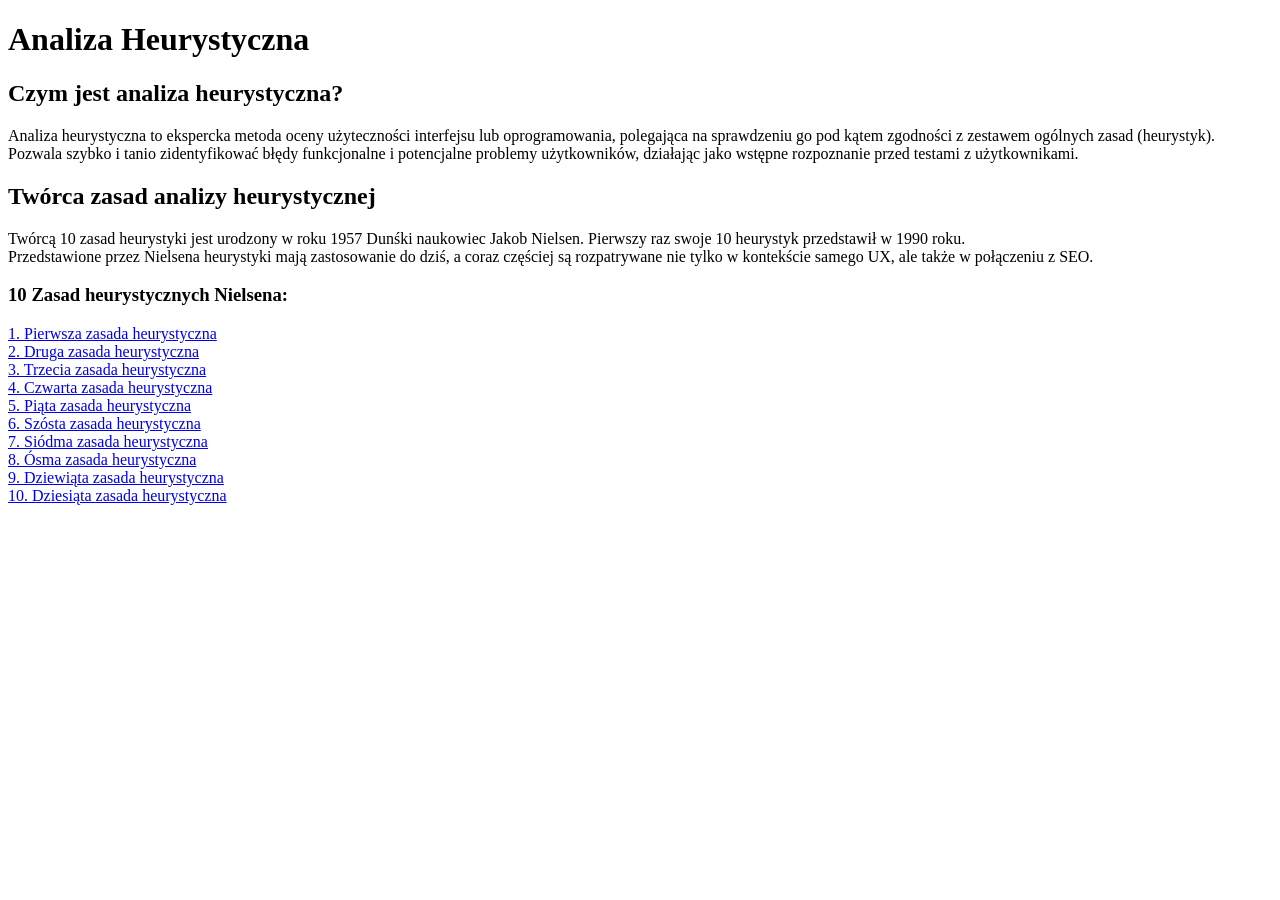
==== index.html @ cca975df "Update index.html" ====
<!doctype html>
<html lang="pl">
<head>
<meta charset="utf-8" />
<meta name="viewport" content="width=device-width, initial-scale=1" />
<title>Moja strona</title>
</head>
<body>
<h1>Analiza Heurystyczna</h1>
<h2>Czym jest analiza heurystyczna?</h2>
  <p>Analiza heurystyczna to ekspercka metoda oceny użyteczności interfejsu lub oprogramowania, polegająca na sprawdzeniu go pod kątem zgodności z zestawem ogólnych zasad (heurystyk).<br> Pozwala szybko i tanio zidentyfikować błędy funkcjonalne i potencjalne problemy użytkowników, działając jako wstępne rozpoznanie przed testami z użytkownikami.</p>
<h2>Twórca zasad analizy heurystycznej</h2>
  <p>Twórcą 10 zasad heurystyki jest urodzony w roku 1957 Dunśki naukowiec Jakob Nielsen. Pierwszy raz swoje 10 heurystyk przedstawił w 1990 roku.<br> Przedstawione przez Nielsena heurystyki mają zastosowanie do dziś, a coraz częściej są rozpatrywane nie tylko w kontekście samego UX, ale także w połączeniu z SEO.</p>
 <h3>10 Zasad heurystycznych Nielsena:</h3> 
  <a href="zasada_1.html">1. Pierwsza zasada heurystyczna</a><br>
  <a href="zasada_2.html">2. Druga zasada heurystyczna</a><br>
  <a href="zasada_3.html">3. Trzecia zasada heurystyczna</a><br>
  <a href="zasada_4.html">4. Czwarta zasada heurystyczna</a><br>
  <a href="zasada_5.html">5. Piąta zasada heurystyczna</a><br>
  <a href="zasada_6.html">6. Szósta zasada heurystyczna</a><br>
  <a href="zasada_7.html">7. Siódma zasada heurystyczna</a><br>
  <a href="zasada_8.html">8. Ósma zasada heurystyczna</a><br>
  <a href="zasada_9.html">9. Dziewiąta zasada heurystyczna</a><br>
  <a href="zasada_10.html">10. Dziesiąta zasada heurystyczna</a><br>
</body>
</html>
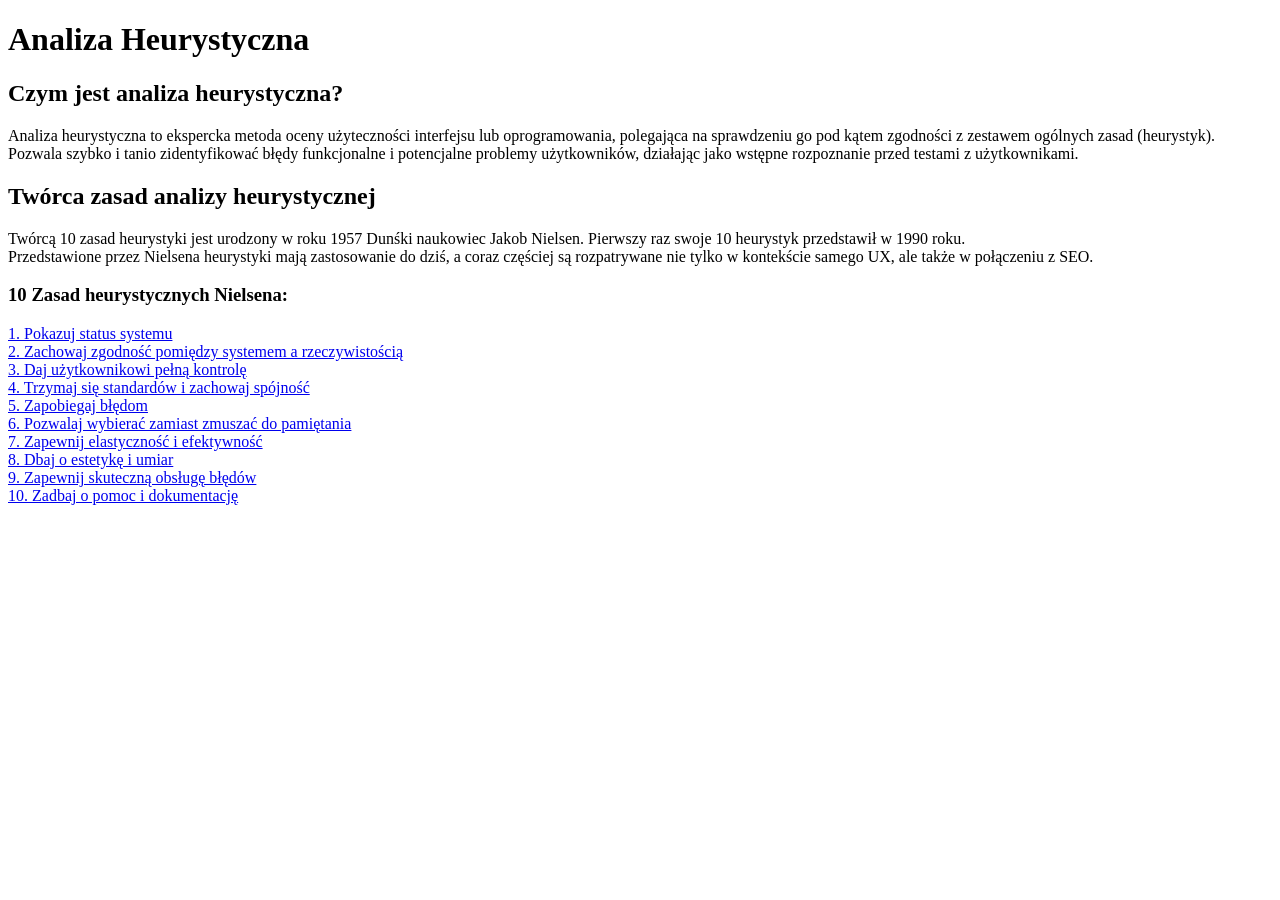
==== commit 7e15e165: "Update index.html" ====
--- a/index.html
+++ b/index.html
@@ -12,15 +12,15 @@
 <h2>Twórca zasad analizy heurystycznej</h2>
   <p>Twórcą 10 zasad heurystyki jest urodzony w roku 1957 Dunśki naukowiec Jakob Nielsen. Pierwszy raz swoje 10 heurystyk przedstawił w 1990 roku.<br> Przedstawione przez Nielsena heurystyki mają zastosowanie do dziś, a coraz częściej są rozpatrywane nie tylko w kontekście samego UX, ale także w połączeniu z SEO.</p>
  <h3>10 Zasad heurystycznych Nielsena:</h3> 
-  <a href="zasada_1.html">1. Pierwsza zasada heurystyczna</a><br>
-  <a href="zasada_2.html">2. Druga zasada heurystyczna</a><br>
-  <a href="zasada_3.html">3. Trzecia zasada heurystyczna</a><br>
-  <a href="zasada_4.html">4. Czwarta zasada heurystyczna</a><br>
-  <a href="zasada_5.html">5. Piąta zasada heurystyczna</a><br>
-  <a href="zasada_6.html">6. Szósta zasada heurystyczna</a><br>
-  <a href="zasada_7.html">7. Siódma zasada heurystyczna</a><br>
-  <a href="zasada_8.html">8. Ósma zasada heurystyczna</a><br>
-  <a href="zasada_9.html">9. Dziewiąta zasada heurystyczna</a><br>
-  <a href="zasada_10.html">10. Dziesiąta zasada heurystyczna</a><br>
+  <a href="zasada_1.html">1. Pokazuj status systemu</a><br>
+  <a href="zasada_2.html">2. Zachowaj zgodność pomiędzy systemem a rzeczywistością</a><br>
+  <a href="zasada_3.html">3. Daj użytkownikowi pełną kontrolę</a><br>
+  <a href="zasada_4.html">4. Trzymaj się standardów i zachowaj spójność</a><br>
+  <a href="zasada_5.html">5. Zapobiegaj błędom</a><br>
+  <a href="zasada_6.html">6. Pozwalaj wybierać zamiast zmuszać do pamiętania</a><br>
+  <a href="zasada_7.html">7. Zapewnij elastyczność i efektywność</a><br>
+  <a href="zasada_8.html">8. Dbaj o estetykę i umiar</a><br>
+  <a href="zasada_9.html">9. Zapewnij skuteczną obsługę błędów</a><br>
+  <a href="zasada_10.html">10. Zadbaj o pomoc i dokumentację</a><br>
 </body>
 </html>
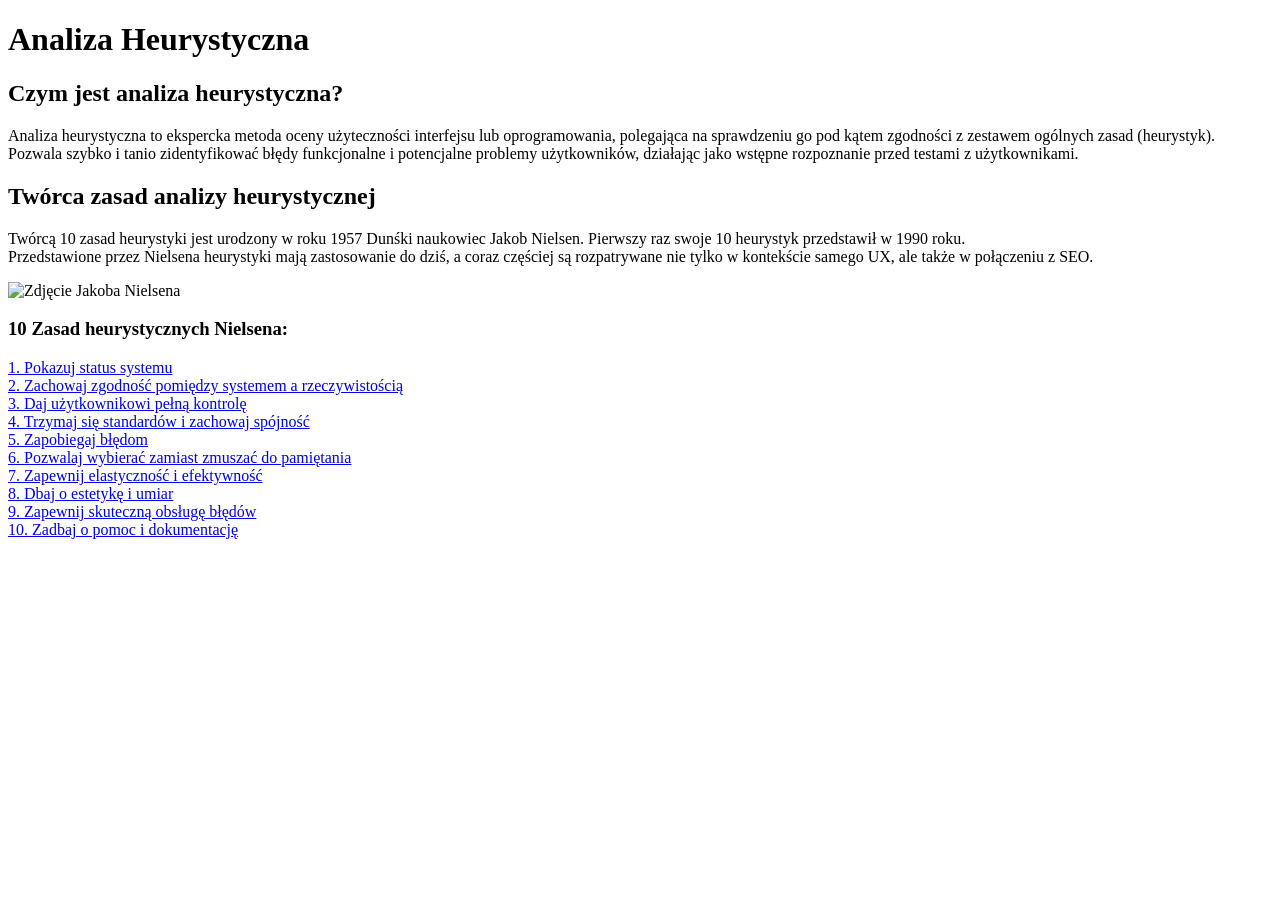
==== commit a62890cb: "Update index.html" ====
--- a/index.html
+++ b/index.html
@@ -11,7 +11,8 @@
   <p>Analiza heurystyczna to ekspercka metoda oceny użyteczności interfejsu lub oprogramowania, polegająca na sprawdzeniu go pod kątem zgodności z zestawem ogólnych zasad (heurystyk).<br> Pozwala szybko i tanio zidentyfikować błędy funkcjonalne i potencjalne problemy użytkowników, działając jako wstępne rozpoznanie przed testami z użytkownikami.</p>
 <h2>Twórca zasad analizy heurystycznej</h2>
   <p>Twórcą 10 zasad heurystyki jest urodzony w roku 1957 Dunśki naukowiec Jakob Nielsen. Pierwszy raz swoje 10 heurystyk przedstawił w 1990 roku.<br> Przedstawione przez Nielsena heurystyki mają zastosowanie do dziś, a coraz częściej są rozpatrywane nie tylko w kontekście samego UX, ale także w połączeniu z SEO.</p>
- <h3>10 Zasad heurystycznych Nielsena:</h3> 
+ <img src="https://upload.wikimedia.org/wikipedia/commons/3/3d/Jakob_Nielsen_1.jpg" alt="Zdjęcie Jakoba Nielsena" witdh=200 height=200>
+  <h3>10 Zasad heurystycznych Nielsena:</h3> 
   <a href="zasada_1.html">1. Pokazuj status systemu</a><br>
   <a href="zasada_2.html">2. Zachowaj zgodność pomiędzy systemem a rzeczywistością</a><br>
   <a href="zasada_3.html">3. Daj użytkownikowi pełną kontrolę</a><br>
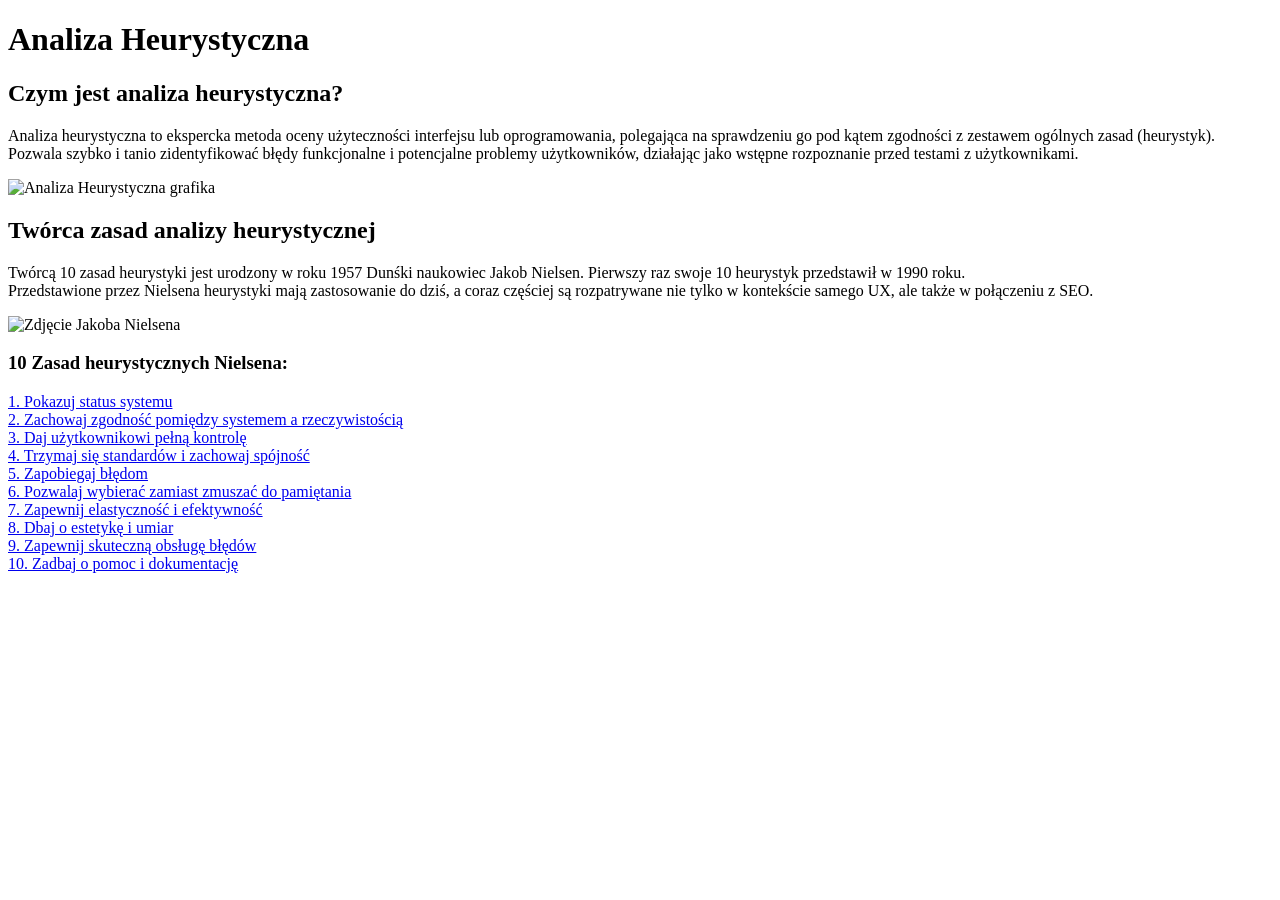
==== commit 6f8b80d6: "Update index.html" ====
--- a/index.html
+++ b/index.html
@@ -9,10 +9,11 @@
 <h1>Analiza Heurystyczna</h1>
 <h2>Czym jest analiza heurystyczna?</h2>
   <p>Analiza heurystyczna to ekspercka metoda oceny użyteczności interfejsu lub oprogramowania, polegająca na sprawdzeniu go pod kątem zgodności z zestawem ogólnych zasad (heurystyk).<br> Pozwala szybko i tanio zidentyfikować błędy funkcjonalne i potencjalne problemy użytkowników, działając jako wstępne rozpoznanie przed testami z użytkownikami.</p>
+  <img src="https://encrypted-tbn0.gstatic.com/images?q=tbn:ANd9GcRVUUF009RTBBzn17_joMio78JfMSrrFumTvw&s" alt="Analiza Heurystyczna grafika" witdh=200 height=200>
 <h2>Twórca zasad analizy heurystycznej</h2>
   <p>Twórcą 10 zasad heurystyki jest urodzony w roku 1957 Dunśki naukowiec Jakob Nielsen. Pierwszy raz swoje 10 heurystyk przedstawił w 1990 roku.<br> Przedstawione przez Nielsena heurystyki mają zastosowanie do dziś, a coraz częściej są rozpatrywane nie tylko w kontekście samego UX, ale także w połączeniu z SEO.</p>
- <img src="https://upload.wikimedia.org/wikipedia/commons/3/3d/Jakob_Nielsen_1.jpg" alt="Zdjęcie Jakoba Nielsena" witdh=200 height=200>
-  <h3>10 Zasad heurystycznych Nielsena:</h3> 
+  <img src="https://upload.wikimedia.org/wikipedia/commons/3/3d/Jakob_Nielsen_1.jpg" alt="Zdjęcie Jakoba Nielsena" witdh=200 height=200>
+<h3>10 Zasad heurystycznych Nielsena:</h3> 
   <a href="zasada_1.html">1. Pokazuj status systemu</a><br>
   <a href="zasada_2.html">2. Zachowaj zgodność pomiędzy systemem a rzeczywistością</a><br>
   <a href="zasada_3.html">3. Daj użytkownikowi pełną kontrolę</a><br>
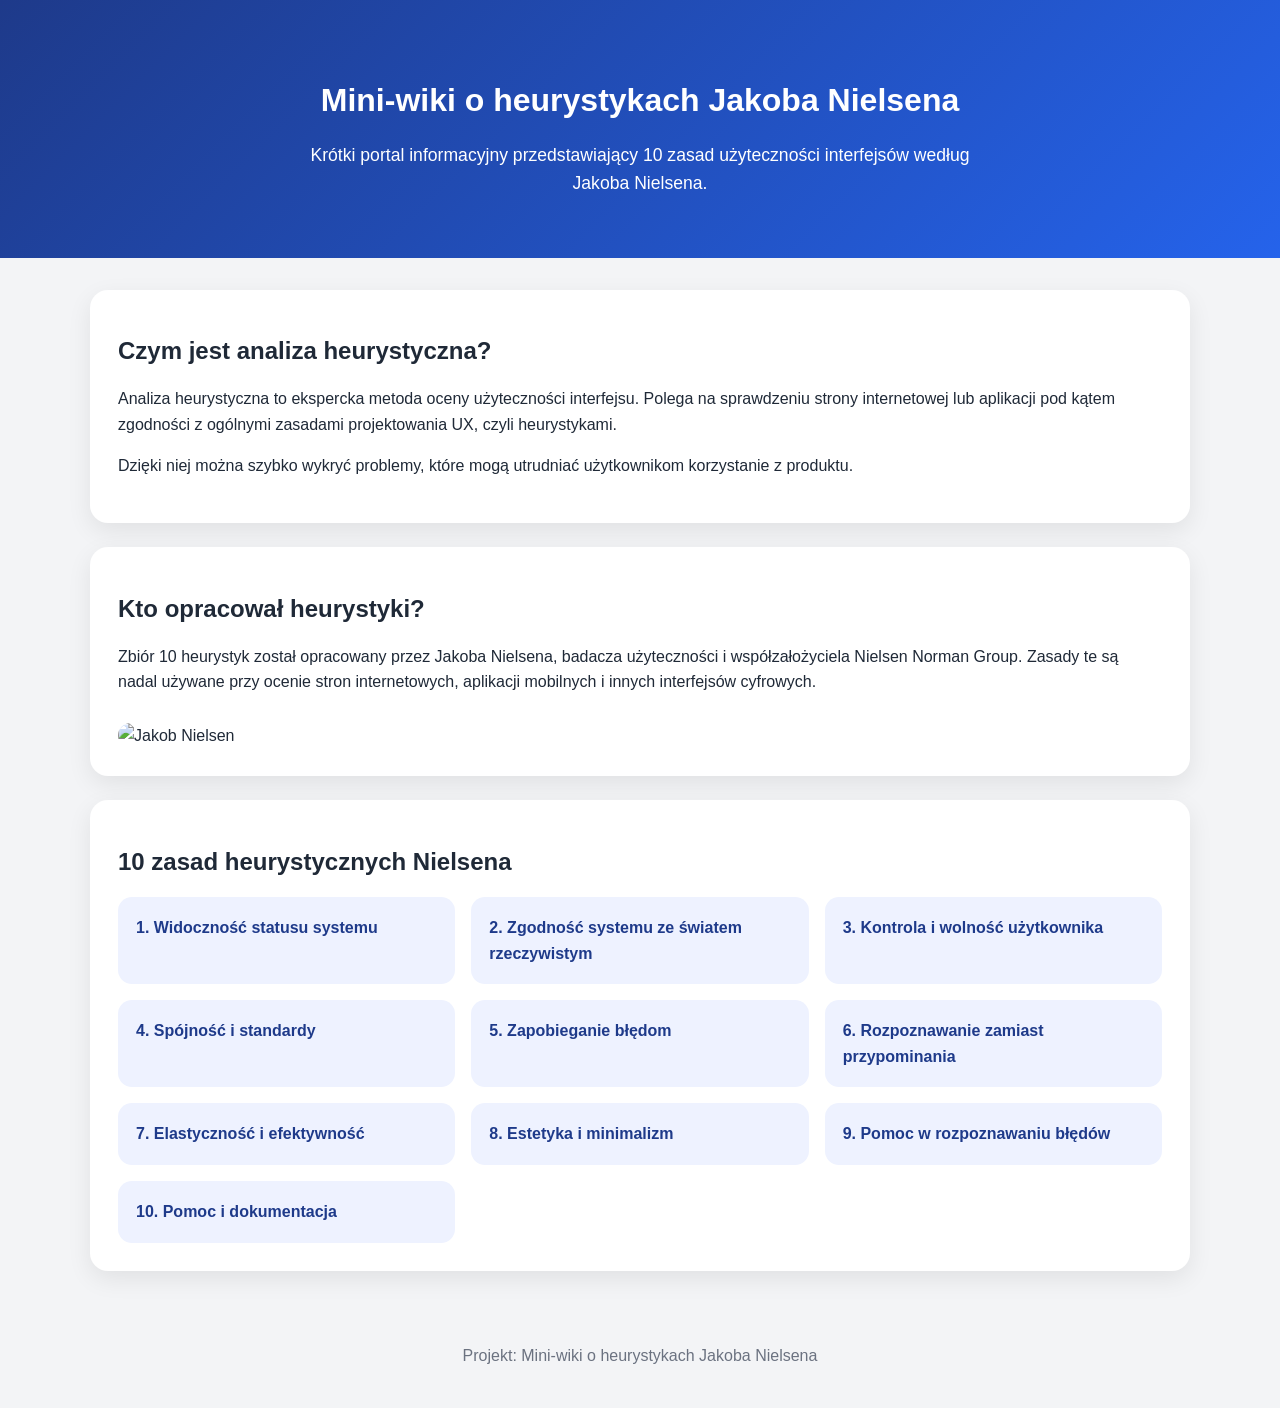
==== commit d08e05c7: "Update index.html" ====
--- a/index.html
+++ b/index.html
@@ -1,28 +1,67 @@
 <!doctype html>
 <html lang="pl">
 <head>
-<meta charset="utf-8" />
-<meta name="viewport" content="width=device-width, initial-scale=1" />
-<title>Moja strona</title>
+  <meta charset="utf-8" />
+  <meta name="viewport" content="width=device-width, initial-scale=1" />
+  <title>Mini-wiki o heurystykach Nielsena</title>
+  <link rel="stylesheet" href="style.css">
 </head>
+
 <body>
-<h1>Analiza Heurystyczna</h1>
-<h2>Czym jest analiza heurystyczna?</h2>
-  <p>Analiza heurystyczna to ekspercka metoda oceny użyteczności interfejsu lub oprogramowania, polegająca na sprawdzeniu go pod kątem zgodności z zestawem ogólnych zasad (heurystyk).<br> Pozwala szybko i tanio zidentyfikować błędy funkcjonalne i potencjalne problemy użytkowników, działając jako wstępne rozpoznanie przed testami z użytkownikami.</p>
-  <img src="https://encrypted-tbn0.gstatic.com/images?q=tbn:ANd9GcRVUUF009RTBBzn17_joMio78JfMSrrFumTvw&s" alt="Analiza Heurystyczna grafika" witdh=200 height=200>
-<h2>Twórca zasad analizy heurystycznej</h2>
-  <p>Twórcą 10 zasad heurystyki jest urodzony w roku 1957 Dunśki naukowiec Jakob Nielsen. Pierwszy raz swoje 10 heurystyk przedstawił w 1990 roku.<br> Przedstawione przez Nielsena heurystyki mają zastosowanie do dziś, a coraz częściej są rozpatrywane nie tylko w kontekście samego UX, ale także w połączeniu z SEO.</p>
-  <img src="https://upload.wikimedia.org/wikipedia/commons/3/3d/Jakob_Nielsen_1.jpg" alt="Zdjęcie Jakoba Nielsena" witdh=200 height=200>
-<h3>10 Zasad heurystycznych Nielsena:</h3> 
-  <a href="zasada_1.html">1. Pokazuj status systemu</a><br>
-  <a href="zasada_2.html">2. Zachowaj zgodność pomiędzy systemem a rzeczywistością</a><br>
-  <a href="zasada_3.html">3. Daj użytkownikowi pełną kontrolę</a><br>
-  <a href="zasada_4.html">4. Trzymaj się standardów i zachowaj spójność</a><br>
-  <a href="zasada_5.html">5. Zapobiegaj błędom</a><br>
-  <a href="zasada_6.html">6. Pozwalaj wybierać zamiast zmuszać do pamiętania</a><br>
-  <a href="zasada_7.html">7. Zapewnij elastyczność i efektywność</a><br>
-  <a href="zasada_8.html">8. Dbaj o estetykę i umiar</a><br>
-  <a href="zasada_9.html">9. Zapewnij skuteczną obsługę błędów</a><br>
-  <a href="zasada_10.html">10. Zadbaj o pomoc i dokumentację</a><br>
+  <header>
+    <h1>Mini-wiki o heurystykach Jakoba Nielsena</h1>
+    <p>
+      Krótki portal informacyjny przedstawiający 10 zasad użyteczności interfejsów
+      według Jakoba Nielsena.
+    </p>
+  </header>
+
+  <main>
+    <section>
+      <h2>Czym jest analiza heurystyczna?</h2>
+      <p>
+        Analiza heurystyczna to ekspercka metoda oceny użyteczności interfejsu.
+        Polega na sprawdzeniu strony internetowej lub aplikacji pod kątem zgodności
+        z ogólnymi zasadami projektowania UX, czyli heurystykami.
+      </p>
+      <p>
+        Dzięki niej można szybko wykryć problemy, które mogą utrudniać użytkownikom
+        korzystanie z produktu.
+      </p>
+    </section>
+
+    <section>
+      <h2>Kto opracował heurystyki?</h2>
+      <p>
+        Zbiór 10 heurystyk został opracowany przez Jakoba Nielsena, badacza
+        użyteczności i współzałożyciela Nielsen Norman Group. Zasady te są nadal
+        używane przy ocenie stron internetowych, aplikacji mobilnych i innych
+        interfejsów cyfrowych.
+      </p>
+
+      <img src="https://upload.wikimedia.org/wikipedia/commons/3/3d/Jakob_Nielsen_1.jpg" alt="Jakob Nielsen">
+    </section>
+
+    <section>
+      <h2>10 zasad heurystycznych Nielsena</h2>
+
+      <div class="grid">
+        <a class="card" href="zasada_1.html">1. Widoczność statusu systemu</a>
+        <a class="card" href="zasada_2.html">2. Zgodność systemu ze światem rzeczywistym</a>
+        <a class="card" href="zasada_3.html">3. Kontrola i wolność użytkownika</a>
+        <a class="card" href="zasada_4.html">4. Spójność i standardy</a>
+        <a class="card" href="zasada_5.html">5. Zapobieganie błędom</a>
+        <a class="card" href="zasada_6.html">6. Rozpoznawanie zamiast przypominania</a>
+        <a class="card" href="zasada_7.html">7. Elastyczność i efektywność</a>
+        <a class="card" href="zasada_8.html">8. Estetyka i minimalizm</a>
+        <a class="card" href="zasada_9.html">9. Pomoc w rozpoznawaniu błędów</a>
+        <a class="card" href="zasada_10.html">10. Pomoc i dokumentacja</a>
+      </div>
+    </section>
+  </main>
+
+  <footer>
+    <p>Projekt: Mini-wiki o heurystykach Jakoba Nielsena</p>
+  </footer>
 </body>
 </html>
--- a/style.css
+++ b/style.css
@@ -0,0 +1,89 @@
+* {
+  box-sizing: border-box;
+}
+
+body {
+  margin: 0;
+  font-family: Arial, Helvetica, sans-serif;
+  line-height: 1.6;
+  background: #f3f4f6;
+  color: #1f2937;
+}
+
+header {
+  background: linear-gradient(135deg, #1e3a8a, #2563eb);
+  color: white;
+  padding: 60px 20px;
+  text-align: center;
+}
+
+header p {
+  max-width: 700px;
+  margin: 16px auto 0;
+  font-size: 1.1rem;
+}
+
+main {
+  width: min(1100px, 92%);
+  margin: 32px auto;
+}
+
+section {
+  background: white;
+  padding: 28px;
+  margin-bottom: 24px;
+  border-radius: 18px;
+  box-shadow: 0 8px 24px rgba(0, 0, 0, 0.08);
+}
+
+h1, h2, h3 {
+  line-height: 1.2;
+}
+
+img {
+  max-width: 100%;
+  height: auto;
+  border-radius: 14px;
+  margin-top: 12px;
+}
+
+.grid {
+  display: grid;
+  gap: 16px;
+}
+
+.card {
+  display: block;
+  padding: 18px;
+  background: #eef2ff;
+  color: #1e3a8a;
+  text-decoration: none;
+  border-radius: 14px;
+  font-weight: bold;
+  transition: 0.2s;
+}
+
+.card:hover,
+.card:focus {
+  background: #dbeafe;
+  transform: translateY(-3px);
+  outline: 3px solid #93c5fd;
+}
+
+footer {
+  text-align: center;
+  padding: 24px;
+  color: #6b7280;
+}
+
+@media (min-width: 700px) {
+  .grid {
+    grid-template-columns: repeat(2, 1fr);
+  }
+}
+
+@media (min-width: 1000px) {
+  .grid {
+    grid-template-columns: repeat(3, 1fr);
+  }
+}
